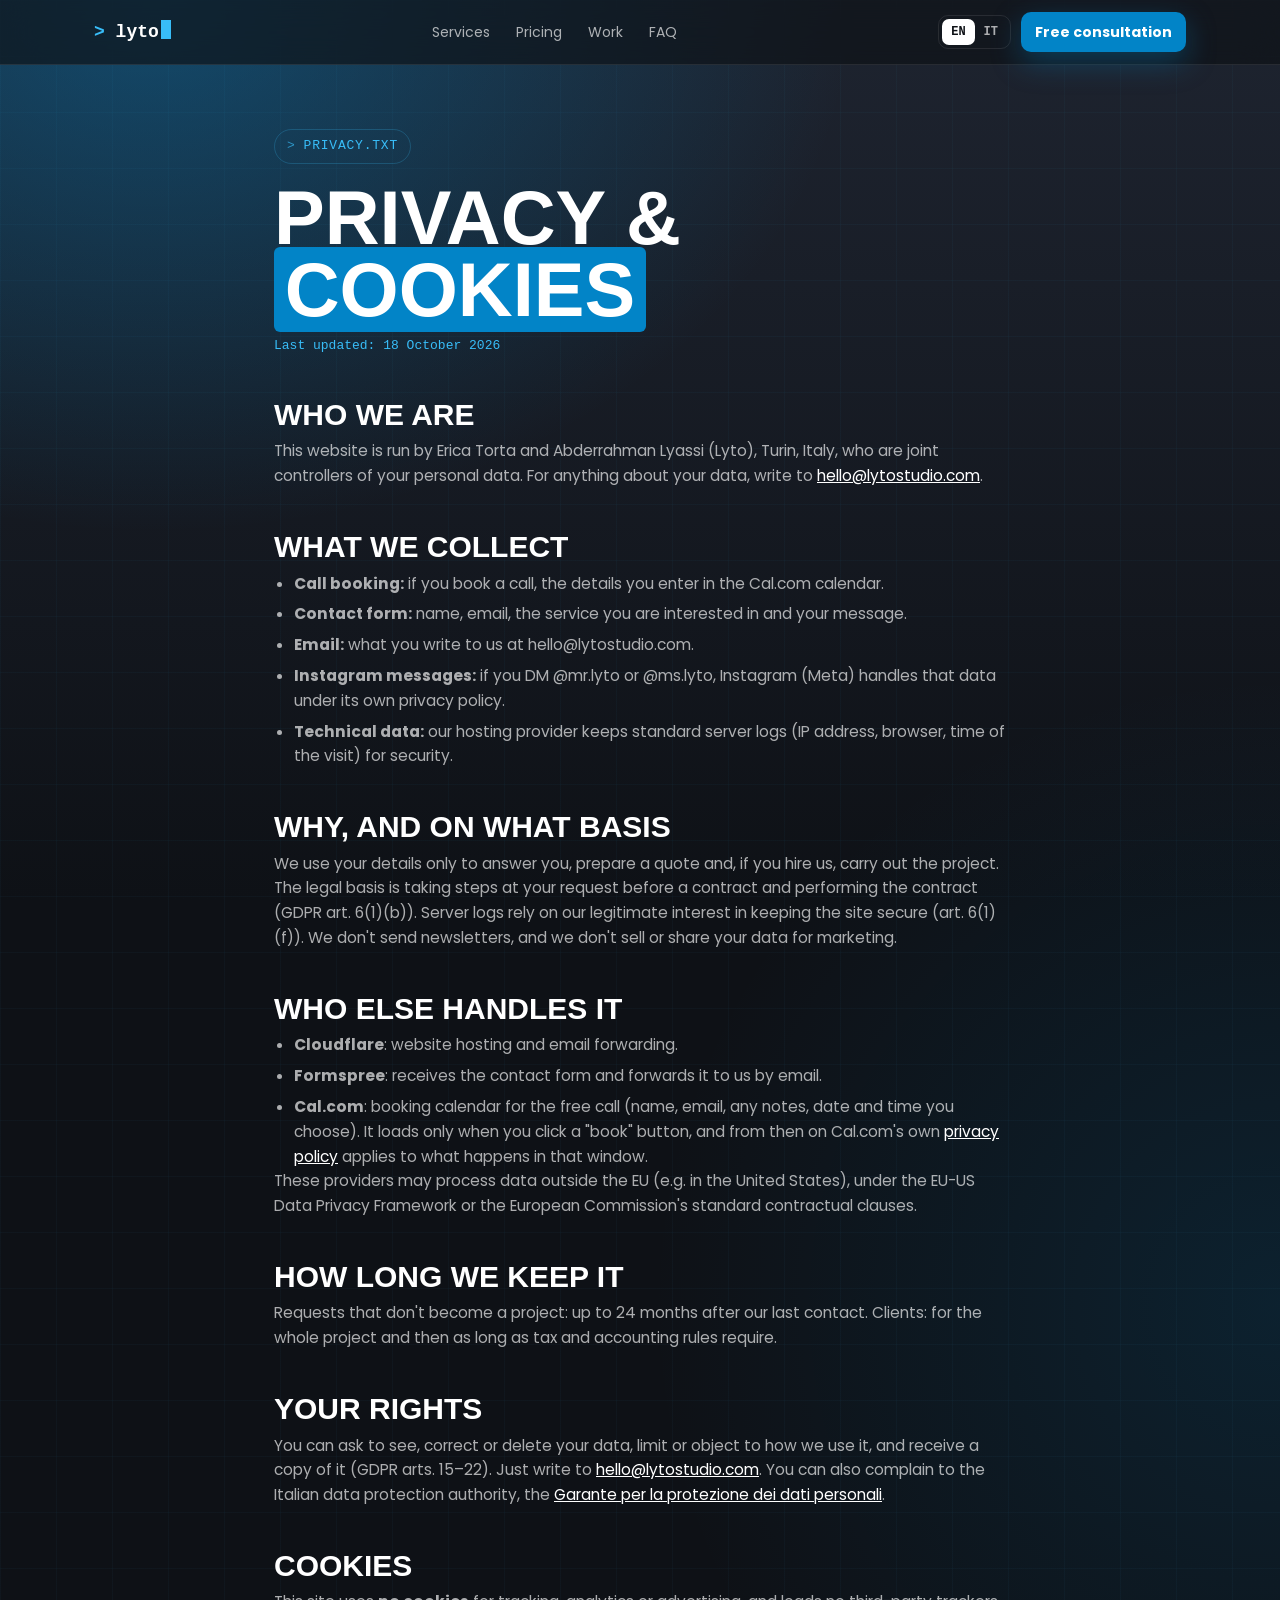
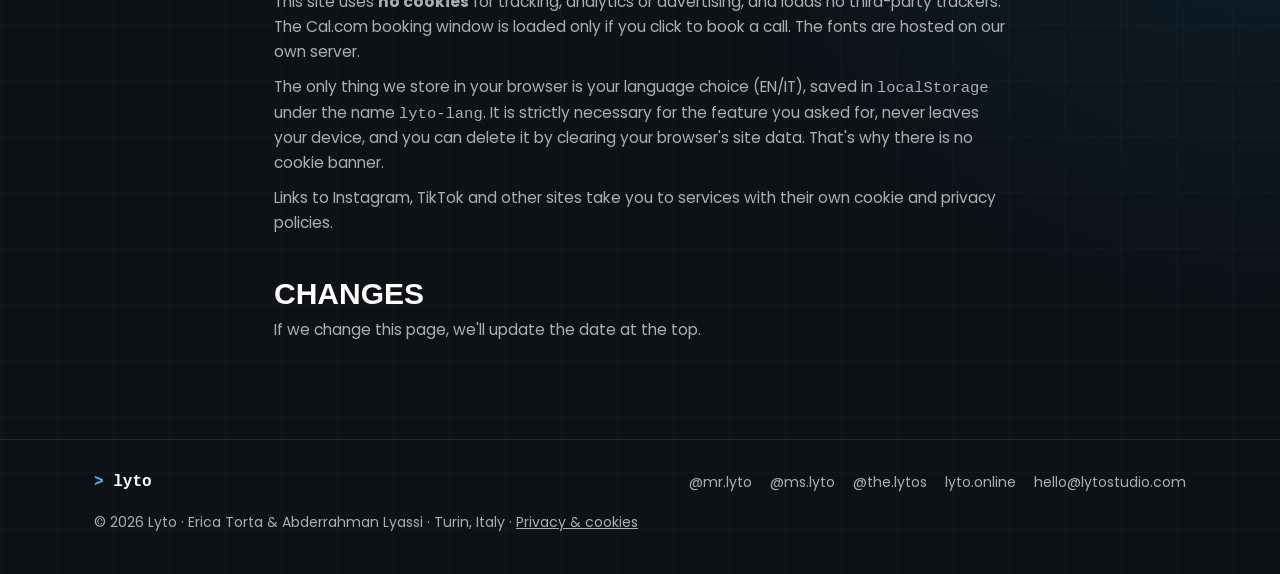
==== privacy.html @ 4451d895 "lyto studio website" ====
<!doctype html>
<html lang="en">
<head>
<meta charset="utf-8">
<meta name="viewport" content="width=device-width, initial-scale=1">
<title>Privacy & cookies · Lyto</title>
<meta name="robots" content="noindex">
<link rel="icon" href="favicon.svg" type="image/svg+xml">
<link rel="icon" href="favicon-32.png" sizes="32x32" type="image/png">
<link rel="apple-touch-icon" href="apple-touch-icon.png">
<meta name="theme-color" content="#0E1116">
<link rel="canonical" href="https://lytostudio.com/privacy.html">
<style>
@font-face{font-family:'Poppins';font-weight:400;font-display:swap;src:url(assets/fonts/Poppins-Regular.ttf) format('truetype')}
@font-face{font-family:'Poppins';font-weight:500;font-display:swap;src:url(assets/fonts/Poppins-Medium.ttf) format('truetype')}
@font-face{font-family:'Poppins';font-weight:700;font-display:swap;src:url(assets/fonts/Poppins-Bold.ttf) format('truetype')}
@font-face{font-family:'Din';font-weight:700;font-display:swap;src:local('DIN Condensed Bold'),local('DINCondensed-Bold'),url(assets/fonts/din.woff2) format('woff2')}

:root{
  --bg1:#1E2430; --bg2:#0E1116; --card:#161B24; --card2:#1B2230;
  --fg:#FFFFFF; --mute:rgba(255,255,255,.66); --line:rgba(56,189,248,.22); --line2:rgba(255,255,255,.09);
  --acc:#38BDF8; --hl:#0284C7; --ok:#4ADE80;
  --mono:ui-monospace,'SF Mono',Menlo,Consolas,monospace;
}
*{margin:0;padding:0;box-sizing:border-box}
html{scroll-behavior:smooth}
body{font-family:'Poppins',system-ui,sans-serif;color:var(--fg);line-height:1.6;-webkit-font-smoothing:antialiased;
  overflow-x:hidden;background-color:var(--bg2);
  background:
    linear-gradient(rgba(56,189,248,.035) 1px,transparent 1px) 0 0/56px 56px,
    linear-gradient(90deg,rgba(56,189,248,.035) 1px,transparent 1px) 0 0/56px 56px,
    radial-gradient(1000px 760px at 12% 0%,rgba(2,132,199,.40),transparent 70%),
    radial-gradient(900px 900px at 100% 60%,rgba(2,132,199,.14),transparent 70%),
    linear-gradient(180deg,var(--bg1) 0,var(--bg2) 900px) var(--bg2)}
a{color:inherit;text-decoration:none}
img{display:block;max-width:100%;height:auto}

/* bilingual: EN by default, html.it shows Italian */
html:not(.it) .it, html.it .en{display:none}

.wrap{max-width:1140px;margin:0 auto;padding:0 24px}
section{padding:96px 0}
.kicker{font-family:var(--mono);font-size:13px;color:var(--acc);letter-spacing:.06em;text-transform:uppercase;
  display:inline-flex;align-items:center;gap:8px;border:1px solid var(--line);padding:6px 12px;border-radius:999px}
.kicker::before{content:'>';opacity:.7}
h1,h2,h3{font-family:'Din',Impact,sans-serif;font-weight:700;text-transform:uppercase;line-height:.95}
h2{font-size:clamp(42px,6.4vw,72px);margin:18px 0 16px;max-width:860px}
mark{background:var(--hl);color:#fff;padding:0 .14em;border-radius:.08em;-webkit-box-decoration-break:clone;box-decoration-break:clone}
.lead{color:var(--mute);font-size:18px;max-width:640px}

/* ---- buttons ---- */
.btn{display:inline-flex;align-items:center;gap:10px;font-weight:600;font-size:15px;border-radius:12px;
  padding:14px 22px;transition:transform .15s,background .15s,border-color .15s;white-space:nowrap;cursor:pointer}
.btn:hover{transform:translateY(-2px)}
.btn-blue{background:var(--hl);color:#fff;box-shadow:0 10px 30px rgba(2,132,199,.35)}
.btn-blue:hover{background:#0396e0}
.btn-ghost{border:1px solid rgba(255,255,255,.25)}
.btn-ghost:hover{border-color:var(--acc)}
.btn-sm{padding:9px 14px;font-size:14px;border-radius:10px}
.btn svg{width:18px;height:18px;flex:none}

/* ---- nav ---- */
nav{position:sticky;top:0;z-index:20;backdrop-filter:blur(18px);-webkit-backdrop-filter:blur(18px);
  background:rgba(14,17,22,.66);border-bottom:1px solid var(--line2)}
nav .wrap{display:flex;align-items:center;justify-content:space-between;height:64px;gap:14px}
.handle{font-family:var(--mono);font-size:18px;font-weight:600}
.handle .p{color:var(--acc)}
.cur{display:inline-block;width:.55em;height:1.05em;background:var(--acc);vertical-align:-.15em;margin-left:2px;
  animation:blink 1.1s steps(1) infinite}
@keyframes blink{50%{opacity:0}}
.menu{display:flex;gap:26px;font-size:14px;color:var(--mute)}
.menu a:hover{color:#fff}
.nav-r{display:flex;align-items:center;gap:10px}
.lang{display:flex;border:1px solid var(--line2);border-radius:10px;padding:3px}
.lang button{font:600 12px var(--mono);color:var(--mute);background:none;border:0;padding:6px 9px;border-radius:7px;cursor:pointer}
.lang button[aria-pressed="true"]{background:#fff;color:var(--bg2)}

/* ---- hero ---- */
.hero{padding:76px 0 90px}
.hero .wrap{display:grid;grid-template-columns:1.1fr .9fr;gap:48px;align-items:center}
.hero h1{font-size:clamp(58px,8.6vw,112px);margin:22px 0 22px}
.hero .lead{font-size:19px}
.ctas{display:flex;flex-wrap:wrap;gap:12px;margin-top:32px}
.trust{display:flex;flex-wrap:wrap;gap:8px 22px;margin-top:28px;font-size:14px;color:var(--mute)}
.trust span::before{content:'✓ ';color:var(--ok);font-weight:700}

/* terminal window */
.term{border-radius:16px;background:rgba(14,17,22,.82);border:1px solid var(--line);
  box-shadow:0 40px 80px rgba(0,0,0,.45),0 0 0 1px rgba(255,255,255,.03) inset;overflow:hidden}
.term .bar{display:flex;align-items:center;gap:7px;padding:12px 14px;border-bottom:1px solid var(--line2)}
.term .bar i{width:11px;height:11px;border-radius:50%;background:#3a4252}
.term .bar i:nth-child(1){background:#FF5F57}.term .bar i:nth-child(2){background:#FEBC2E}.term .bar i:nth-child(3){background:#28C840}
.term .bar span{margin-left:auto;font:12px var(--mono);color:var(--mute)}
.term pre{font:14px/1.85 var(--mono);padding:18px 20px 22px;white-space:pre-wrap;color:#cfd8e3;min-height:330px}
.term .t{color:rgba(255,255,255,.38)} .term .a{color:var(--acc)} .term .g{color:var(--ok)} .term .w{color:#fff}
.term-note{font:12px var(--mono);color:var(--mute);margin-top:10px;text-align:right}

/* ---- pains ---- */
.pains{display:grid;grid-template-columns:repeat(4,1fr);gap:14px;margin-top:40px}
.pain{border-radius:18px;padding:24px 22px;background:var(--card);border:1px solid var(--line2)}
.pain .h{font-family:var(--mono);font-size:30px;color:var(--acc);line-height:1}
.pain h3{font-size:28px;margin:16px 0 8px}
.pain p{color:var(--mute);font-size:14.5px}

/* ---- services ---- */
.svcs{display:grid;grid-template-columns:repeat(2,1fr);gap:16px;margin-top:44px}
.svc{position:relative;border-radius:22px;padding:30px;background:var(--card);border:1px solid var(--line2);
  transition:border-color .2s}
.svc:hover{border-color:var(--line)}
.svc .n{font:13px var(--mono);color:var(--acc)}
.svc h3{font-size:42px;margin:10px 0 10px}
.svc p{color:var(--mute);font-size:15.5px;margin-bottom:16px}
.svc ul{list-style:none;display:grid;gap:7px;font-size:14.5px}
.svc li{display:flex;gap:10px}
.svc li::before{content:'→';color:var(--acc);font-family:var(--mono)}
.svc .badge{position:absolute;top:26px;right:26px;font:600 11px var(--mono);letter-spacing:.06em;text-transform:uppercase;
  background:var(--hl);color:#fff;padding:5px 9px;border-radius:7px}

/* ---- steps ---- */
.steps{display:grid;grid-template-columns:repeat(3,1fr);gap:16px;margin-top:44px;counter-reset:s}
.step{border-top:2px solid var(--hl);padding-top:22px}
.step .k{font:13px var(--mono);color:var(--acc)}
.step h3{font-size:34px;margin:8px 0 8px}
.step p{color:var(--mute);font-size:15px}

/* ---- pricing ---- */
.tabs{display:inline-flex;gap:6px;margin-top:34px;padding:5px;border-radius:14px;background:var(--card);border:1px solid var(--line2);flex-wrap:wrap}
.tabs button{font:600 14px 'Poppins';color:var(--mute);background:none;border:0;border-radius:10px;padding:10px 16px;cursor:pointer}
.tabs button[aria-selected="true"]{background:var(--hl);color:#fff}
.plans{display:none;grid-template-columns:repeat(3,1fr);gap:16px;margin-top:22px}
.plans.on{display:grid}
.plan{border-radius:22px;padding:28px;background:var(--card);border:1px solid var(--line2);display:flex;flex-direction:column}
.plan.hot{border-color:rgba(56,189,248,.55);background:linear-gradient(170deg,rgba(2,132,199,.28),var(--card) 60%)}
.plan .nm{font:600 13px var(--mono);color:var(--acc);text-transform:uppercase;letter-spacing:.05em}
.plan .pr{font-family:'Din';font-size:64px;line-height:1;margin:14px 0 4px}
.plan .pr small{font-family:'Poppins';font-size:15px;color:var(--mute);font-weight:400;margin-left:4px}
.plan .when{font-size:13.5px;color:var(--ok);margin-bottom:16px}
.plan p{color:var(--mute);font-size:14.5px;margin-bottom:14px}
.plan ul{list-style:none;display:grid;gap:7px;font-size:14px;margin-bottom:22px}
.plan li{display:flex;gap:9px}
.plan li::before{content:'✓';color:var(--acc);font-weight:700}
.plan .btn{margin-top:auto;justify-content:center}
.price-note{margin-top:18px;font-size:13.5px;color:var(--mute)}

/* ---- work ---- */
.work{display:grid;grid-template-columns:1.25fr 1fr;gap:36px;align-items:center;margin-top:44px;
  border-radius:26px;padding:26px;background:var(--card);border:1px solid var(--line2)}
.browser{border-radius:12px;overflow:hidden;border:1px solid var(--line2);background:#0b0d11}
.browser .bar{display:flex;align-items:center;gap:6px;padding:9px 12px;border-bottom:1px solid var(--line2)}
.browser .bar i{width:9px;height:9px;border-radius:50%;background:#3a4252}
.browser .bar span{margin:0 auto;font:11.5px var(--mono);color:var(--mute);background:rgba(255,255,255,.05);
  padding:3px 14px;border-radius:6px}
.work h3{font-size:44px;margin:8px 0 10px}
.work p{color:var(--mute);font-size:15.5px;margin-bottom:16px}
.chips{display:flex;flex-wrap:wrap;gap:8px;margin-bottom:22px}
.chips span{font:12.5px var(--mono);border:1px solid var(--line);color:var(--acc);padding:5px 10px;border-radius:8px}

/* ---- promises ---- */
.proms{display:grid;grid-template-columns:repeat(3,1fr);gap:16px;margin-top:44px}
.prom{border-radius:20px;padding:28px;background:var(--card);border:1px solid var(--line2)}
.prom .ic{font-size:30px}
.prom h3{font-size:32px;margin:14px 0 8px}
.prom p{color:var(--mute);font-size:15px}

/* ---- team ---- */
.team{display:grid;grid-template-columns:1fr 1fr;gap:16px;margin-top:44px}
.mate{display:grid;grid-template-columns:150px 1fr;gap:22px;align-items:center;border-radius:22px;padding:22px;
  background:var(--card);border:1px solid var(--line2)}
.mate img{width:150px;height:150px;border-radius:16px;object-fit:cover}
.mate .hd{font:600 15px var(--mono)} .mate .hd b{color:var(--acc);font-weight:600}
.mate h3{font-size:38px;margin:4px 0 6px}
.mate p{color:var(--mute);font-size:14.5px;margin-bottom:12px}

/* ---- faq ---- */
.faq{margin-top:36px;display:grid;gap:10px;max-width:860px}
details{border-radius:16px;background:var(--card);border:1px solid var(--line2);padding:0 22px}
summary{cursor:pointer;list-style:none;padding:20px 0;font-weight:600;font-size:16.5px;display:flex;justify-content:space-between;gap:16px}
summary::-webkit-details-marker{display:none}
summary::after{content:'+';font-family:var(--mono);color:var(--acc);font-size:20px;line-height:1}
details[open] summary::after{content:'−'}
details p{color:var(--mute);padding:0 0 20px;font-size:15.5px;max-width:740px}

/* ---- final cta ---- */
.final{border-radius:30px;padding:60px 40px;text-align:center;
  background:radial-gradient(600px 300px at 50% 0%,rgba(56,189,248,.35),transparent 70%),linear-gradient(160deg,#0B4F78,#121a26 75%);
  border:1px solid rgba(56,189,248,.45)}
.final h2{margin:18px auto 14px}
.final .lead{margin:0 auto}
.final .ctas{justify-content:center}
.dm{font-family:var(--mono);background:rgba(0,0,0,.3);border:1px dashed rgba(56,189,248,.6);padding:2px 8px;border-radius:6px;color:#fff}

.cform{max-width:620px;margin:40px auto 0;text-align:left;display:grid;gap:16px;border-top:1px solid var(--line);padding-top:32px}
.cform .or{text-align:center;font-family:var(--mono);color:var(--mute);font-size:14px}
.cform .row{display:grid;grid-template-columns:1fr 1fr;gap:16px}
.cform label{display:grid;gap:6px;font-size:14px;color:var(--mute)}
.cform input,.cform select,.cform textarea{font:inherit;font-size:16px;color:#fff;background:rgba(0,0,0,.3);border:1px solid var(--line);border-radius:12px;padding:12px 14px;width:100%}
.cform input:focus,.cform select:focus,.cform textarea:focus{outline:2px solid var(--acc);outline-offset:1px}
.cform select option{background:var(--card)}
.cform .btn{justify-self:start;border:0;cursor:pointer}
.cform .fine{font-size:13px;color:var(--mute)}
.cform .fine a{color:#fff;text-decoration:underline}
.cform .fmsg:empty{display:none}
.cform .fmsg{font-family:var(--mono);font-size:14px;color:var(--ok)}
.cform .fmsg.err{color:#FCA5A5}
.hp{position:absolute;left:-9999px;width:1px;height:1px;opacity:0}
footer{border-top:1px solid var(--line2);padding:30px 0 42px;color:var(--mute);font-size:14px}
footer .wrap{display:flex;justify-content:space-between;gap:16px;flex-wrap:wrap;align-items:center}
footer .links{display:flex;gap:18px;flex-wrap:wrap}
footer a:hover{color:#fff}
footer .legal-f a{text-decoration:underline}

.rv{opacity:0;transform:translateY(18px);transition:opacity .6s,transform .6s}
.rv.in{opacity:1;transform:none}
@media (prefers-reduced-motion:reduce){.rv{opacity:1;transform:none;transition:none}.cur{animation:none}html{scroll-behavior:auto}}

@media (max-width:1000px){
  .menu{display:none}
  .hero .wrap{grid-template-columns:1fr}
  .pains{grid-template-columns:repeat(2,1fr)}
  .plans.on,.proms{grid-template-columns:1fr}
  .work,.team{grid-template-columns:1fr}
}
@media (max-width:720px){
  section{padding:68px 0}
  .wrap{padding:0 16px}
  .hero{padding:44px 0 64px}
  .svcs,.steps{grid-template-columns:1fr}
  .pains{grid-template-columns:1fr}
  .term pre{font-size:12.5px;min-height:0}
  .svc,.plan,.prom{padding:24px 20px}
  .svc .badge{position:static;display:inline-block;margin-bottom:10px}
  .mate{grid-template-columns:96px 1fr;gap:16px;padding:18px}
  .mate img{width:96px;height:96px}
  .mate h3{font-size:32px}
  .final{padding:44px 20px}
  .cform .row{grid-template-columns:1fr}
  .nav-cta{display:none}
  .tabs{display:flex;width:100%}
  .tabs button{flex:1;padding:10px 8px}
  .work{padding:16px}
}

.legal{padding:64px 0 96px}
.legal .wrap{max-width:780px}
.legal h1{font-size:clamp(44px,7vw,76px);margin:18px 0 10px}
.legal h2{font-size:30px;margin:44px 0 10px}
.legal p,.legal li{color:var(--mute);font-size:15.5px}
.legal p+p{margin-top:10px}
.legal ul{padding-left:20px;margin-top:8px;display:grid;gap:6px}
.legal a{color:#fff;text-decoration:underline}
.legal .upd{font-family:var(--mono);font-size:13px;color:var(--acc)}
</style>
</head>
<body>
<nav>
  <div class="wrap">
    <a href="./" class="handle" aria-label="Lyto"><span class="p">&gt;</span> lyto<span class="cur"></span></a>
    <div class="menu">
      <a href="./#services"><span class="en">Services</span><span class="it">Servizi</span></a>
      <a href="./#pricing"><span class="en">Pricing</span><span class="it">Prezzi</span></a>
      <a href="./#work"><span class="en">Work</span><span class="it">Lavori</span></a>
      <a href="./#faq">FAQ</a>
    </div>
    <div class="nav-r">
      <div class="lang" role="group" aria-label="Language">
        <button type="button" data-lang="en" aria-pressed="true">EN</button>
        <button type="button" data-lang="it" aria-pressed="false">IT</button>
      </div>
      <a class="btn btn-blue btn-sm nav-cta" href="./#contact"><span class="en">Free consultation</span><span class="it">Consulenza gratuita</span></a>
    </div>
  </div>
</nav>

<main class="legal">
  <div class="wrap">
    <span class="kicker">privacy.txt</span>

    <div class="en">
      <h1>Privacy &amp; <mark>cookies</mark></h1>
      <p class="upd">Last updated: 18 October 2026</p>

      <h2>Who we are</h2>
      <p>This website is run by Erica Torta and Abderrahman Lyassi (Lyto), Turin, Italy, who are joint controllers of your personal data. For anything about your data, write to <a href="mailto:hello@lytostudio.com">hello@lytostudio.com</a>.</p>

      <h2>What we collect</h2>
      <ul>
        <li><b>Call booking:</b> if you book a call, the details you enter in the Cal.com calendar.</li>
        <li><b>Contact form:</b> name, email, the service you are interested in and your message.</li>
        <li><b>Email:</b> what you write to us at hello@lytostudio.com.</li>
        <li><b>Instagram messages:</b> if you DM @mr.lyto or @ms.lyto, Instagram (Meta) handles that data under its own privacy policy.</li>
        <li><b>Technical data:</b> our hosting provider keeps standard server logs (IP address, browser, time of the visit) for security.</li>
      </ul>

      <h2>Why, and on what basis</h2>
      <p>We use your details only to answer you, prepare a quote and, if you hire us, carry out the project. The legal basis is taking steps at your request before a contract and performing the contract (GDPR art. 6(1)(b)). Server logs rely on our legitimate interest in keeping the site secure (art. 6(1)(f)). We don't send newsletters, and we don't sell or share your data for marketing.</p>

      <h2>Who else handles it</h2>
      <ul>
        <li><b>Cloudflare</b>: website hosting and email forwarding.</li>
        <li><b>Formspree</b>: receives the contact form and forwards it to us by email.</li>
        <li><b>Cal.com</b>: booking calendar for the free call (name, email, any notes, date and time you choose). It loads only when you click a "book" button, and from then on Cal.com's own <a href="https://cal.com/privacy" target="_blank" rel="noopener">privacy policy</a> applies to what happens in that window.</li>
      </ul>
      <p>These providers may process data outside the EU (e.g. in the United States), under the EU-US Data Privacy Framework or the European Commission's standard contractual clauses.</p>

      <h2>How long we keep it</h2>
      <p>Requests that don't become a project: up to 24 months after our last contact. Clients: for the whole project and then as long as tax and accounting rules require.</p>

      <h2>Your rights</h2>
      <p>You can ask to see, correct or delete your data, limit or object to how we use it, and receive a copy of it (GDPR arts. 15–22). Just write to <a href="mailto:hello@lytostudio.com">hello@lytostudio.com</a>. You can also complain to the Italian data protection authority, the <a href="https://www.garanteprivacy.it" target="_blank" rel="noopener">Garante per la protezione dei dati personali</a>.</p>

      <h2>Cookies</h2>
      <p>This site uses <b>no cookies</b> for tracking, analytics or advertising, and loads no third-party trackers. The Cal.com booking window is loaded only if you click to book a call. The fonts are hosted on our own server.</p>
      <p>The only thing we store in your browser is your language choice (EN/IT), saved in <code>localStorage</code> under the name <code>lyto-lang</code>. It is strictly necessary for the feature you asked for, never leaves your device, and you can delete it by clearing your browser's site data. That's why there is no cookie banner.</p>
      <p>Links to Instagram, TikTok and other sites take you to services with their own cookie and privacy policies.</p>

      <h2>Changes</h2>
      <p>If we change this page, we'll update the date at the top.</p>
    </div>

    <div class="it">
      <h1>Privacy e <mark>cookie</mark></h1>
      <p class="upd">Ultimo aggiornamento: 18 ottobre 2026</p>

      <h2>Chi siamo</h2>
      <p>Questo sito è gestito da Erica Torta e Abderrahman Lyassi (Lyto), Torino, contitolari del trattamento dei tuoi dati personali. Per qualsiasi domanda sui tuoi dati scrivi a <a href="mailto:hello@lytostudio.com">hello@lytostudio.com</a>.</p>

      <h2>Quali dati raccogliamo</h2>
      <ul>
        <li><b>Prenotazione chiamata:</b> se prenoti una chiamata, i dati che inserisci nel calendario Cal.com.</li>
        <li><b>Modulo di contatto:</b> nome, email, il servizio che ti interessa e il tuo messaggio.</li>
        <li><b>Email:</b> quello che ci scrivi a hello@lytostudio.com.</li>
        <li><b>Messaggi su Instagram:</b> se scrivi in DM a @mr.lyto o @ms.lyto, quei dati li gestisce Instagram (Meta) secondo la sua privacy policy.</li>
        <li><b>Dati tecnici:</b> il nostro fornitore di hosting conserva i normali log del server (indirizzo IP, browser, ora della visita) per motivi di sicurezza.</li>
      </ul>

      <h2>Perché e su quale base</h2>
      <p>Usiamo i tuoi dati solo per risponderti, prepararti un preventivo e, se ci scegli, realizzare il progetto. La base giuridica è l'esecuzione di misure precontrattuali su tua richiesta e del contratto (art. 6.1.b GDPR). I log del server si basano sul nostro legittimo interesse a tenere il sito sicuro (art. 6.1.f). Non mandiamo newsletter e non vendiamo né cediamo i tuoi dati per marketing.</p>

      <h2>Chi altro li tratta</h2>
      <ul>
        <li><b>Cloudflare</b>: hosting del sito e inoltro delle email.</li>
        <li><b>Formspree</b>: riceve il modulo di contatto e ce lo inoltra via email.</li>
        <li><b>Cal.com</b>: calendario per prenotare la chiamata gratuita (nome, email, eventuali note, giorno e ora scelti). Si carica solo quando premi un pulsante "prenota"; da quel momento, per quello che succede in quella finestra, vale la <a href="https://cal.com/privacy" target="_blank" rel="noopener">privacy policy di Cal.com</a>.</li>
      </ul>
      <p>Questi fornitori possono trattare dati fuori dall'UE (per esempio negli Stati Uniti), nel quadro dell'EU-US Data Privacy Framework o delle clausole contrattuali standard della Commissione europea.</p>

      <h2>Per quanto tempo</h2>
      <p>Richieste che non diventano un progetto: al massimo 24 mesi dall'ultimo contatto. Clienti: per tutta la durata del progetto e poi per il tempo richiesto dalle norme fiscali e contabili.</p>

      <h2>I tuoi diritti</h2>
      <p>Puoi chiedere di vedere, correggere o cancellare i tuoi dati, limitarne l'uso od opporti, e riceverne una copia (artt. 15–22 GDPR). Basta scrivere a <a href="mailto:hello@lytostudio.com">hello@lytostudio.com</a>. Puoi anche presentare reclamo al <a href="https://www.garanteprivacy.it" target="_blank" rel="noopener">Garante per la protezione dei dati personali</a>.</p>

      <h2>Cookie</h2>
      <p>Questo sito <b>non usa cookie</b> di profilazione, statistica o pubblicità e non carica tracciatori di terze parti. La finestra di prenotazione di Cal.com si carica solo se premi per prenotare una chiamata. I font sono ospitati sul nostro server.</p>
      <p>L'unica cosa che salviamo nel tuo browser è la lingua che scegli (EN/IT), nel <code>localStorage</code> con il nome <code>lyto-lang</code>. È strettamente necessaria per la funzione che hai chiesto, non esce dal tuo dispositivo e puoi cancellarla svuotando i dati del sito nel browser. Per questo non c'è il banner dei cookie.</p>
      <p>I link a Instagram, TikTok e altri siti portano a servizi che hanno le proprie policy su cookie e privacy.</p>

      <h2>Modifiche</h2>
      <p>Se cambiamo questa pagina, aggiorniamo la data in alto.</p>
    </div>
  </div>
</main>

<footer>
  <div class="wrap">
    <span class="handle" style="font-size:16px;color:#fff"><span class="p">&gt;</span> lyto</span>
    <div class="links">
      <a href="https://www.instagram.com/mr.lyto/" target="_blank" rel="noopener">@mr.lyto</a>
      <a href="https://www.instagram.com/ms.lyto/" target="_blank" rel="noopener">@ms.lyto</a>
      <a href="https://www.instagram.com/the.lytos/" target="_blank" rel="noopener">@the.lytos</a>
      <a href="https://lyto.online" target="_blank" rel="noopener">lyto.online</a>
      <a href="mailto:hello@lytostudio.com">hello@lytostudio.com</a>
    </div>
    <span class="legal-f">© <span id="y">2026</span> Lyto · Erica Torta &amp; Abderrahman Lyassi · <span class="en">Turin, Italy</span><span class="it">Torino</span> · <a href="privacy.html">Privacy &amp; cookie<span class="en">s</span></a></span>
  </div>
</footer>

<script>
(function(){
  var root = document.documentElement;
  function setLang(l, save){
    root.classList.toggle('it', l === 'it');
    root.lang = l;
    document.querySelectorAll('.lang button').forEach(function(b){ b.setAttribute('aria-pressed', b.dataset.lang === l); });
    document.querySelectorAll('option[data-en]').forEach(function(o){ o.textContent = o.dataset[l]; });
    if (save) { try { localStorage.setItem('lyto-lang', l); } catch(e){} }
  }
  // ?lang= in the link > saved choice > browser language
  var q = new URLSearchParams(location.search).get('lang'), saved = null;
  try { saved = localStorage.getItem('lyto-lang'); } catch(e){}
  var nav = (navigator.language || '').toLowerCase().indexOf('it') === 0 ? 'it' : 'en';
  setLang(q === 'it' || q === 'en' ? q : (saved || nav), false);
  document.querySelectorAll('.lang button').forEach(function(b){
    b.addEventListener('click', function(){ setLang(b.dataset.lang, true); });
  });

})();
</script>
</body>
</html>
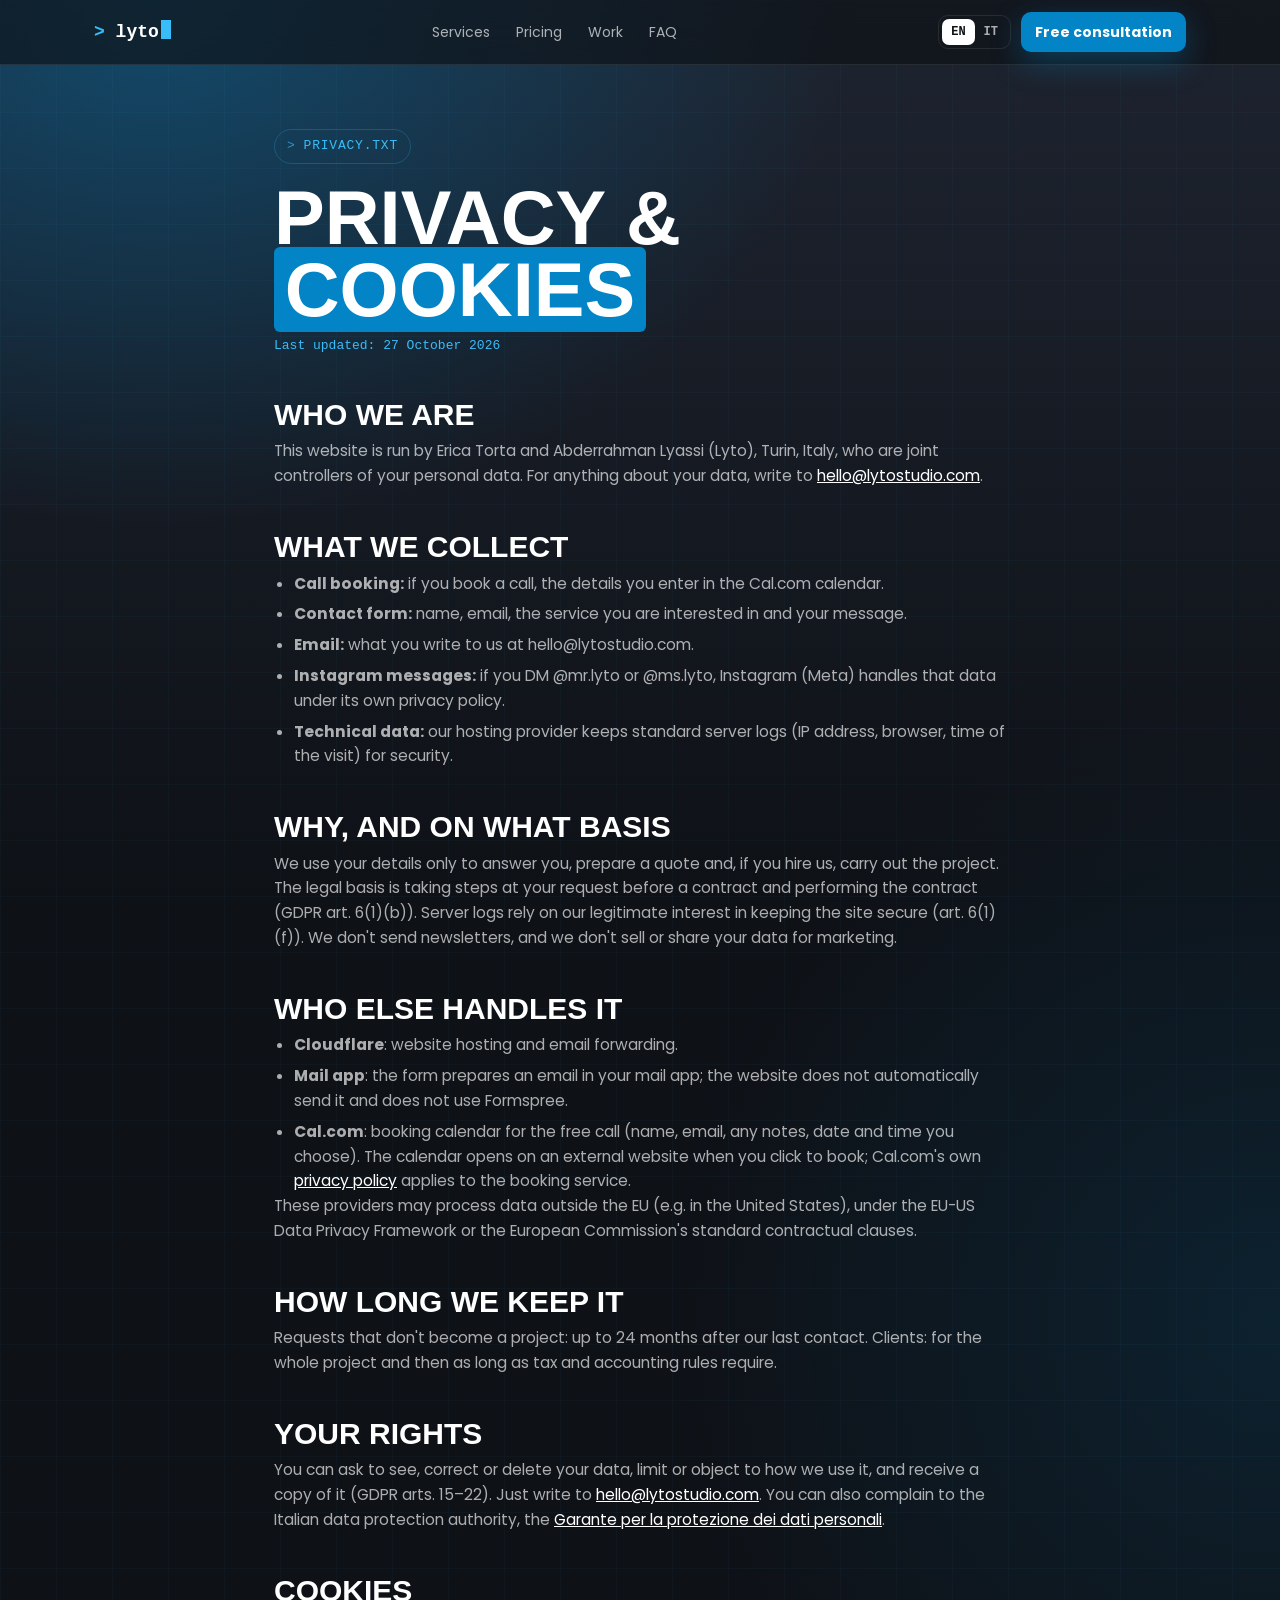
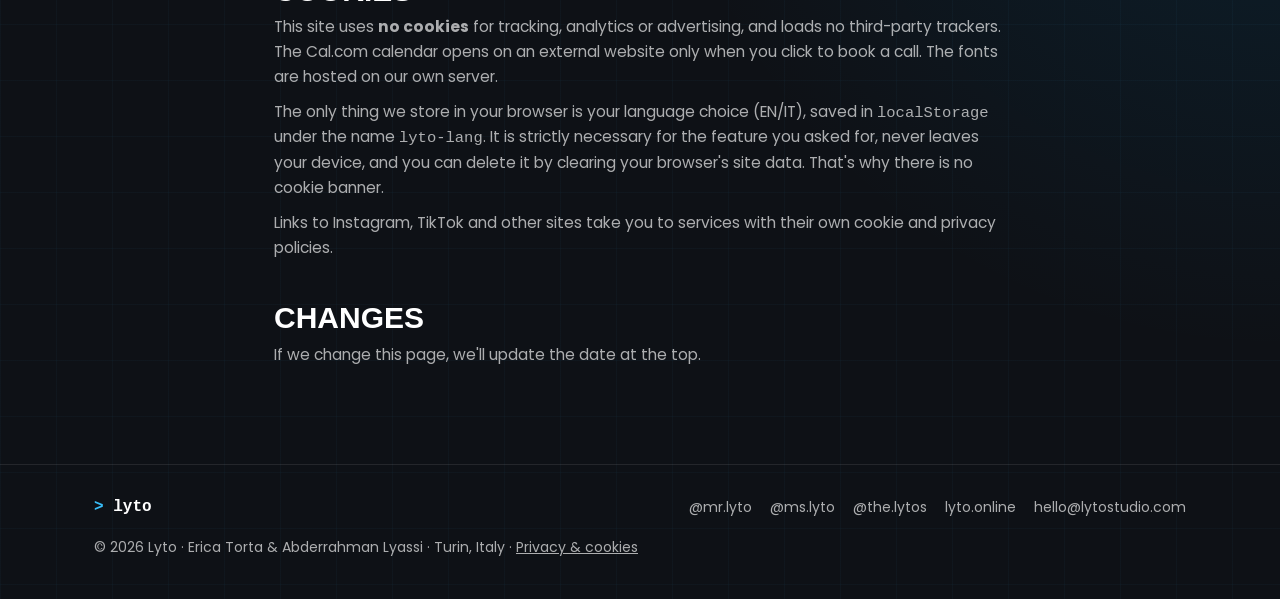
==== commit d77fcb97: "Restructure bilingual marketing site and clarify service pricing" ====
--- a/privacy.html
+++ b/privacy.html
@@ -14,7 +14,7 @@
 @font-face{font-family:'Poppins';font-weight:400;font-display:swap;src:url(assets/fonts/Poppins-Regular.ttf) format('truetype')}
 @font-face{font-family:'Poppins';font-weight:500;font-display:swap;src:url(assets/fonts/Poppins-Medium.ttf) format('truetype')}
 @font-face{font-family:'Poppins';font-weight:700;font-display:swap;src:url(assets/fonts/Poppins-Bold.ttf) format('truetype')}
-@font-face{font-family:'Din';font-weight:700;font-display:swap;src:local('DIN Condensed Bold'),local('DINCondensed-Bold'),url(assets/fonts/din.woff2) format('woff2')}
+@font-face{font-family:'Din';font-weight:700;font-display:swap;src:local('DIN Condensed Bold'),local('DINCondensed-Bold')}
 
 :root{
   --bg1:#1E2430; --bg2:#0E1116; --card:#161B24; --card2:#1B2230;
@@ -277,7 +277,7 @@
 
     <div class="en">
       <h1>Privacy &amp; <mark>cookies</mark></h1>
-      <p class="upd">Last updated: 18 October 2026</p>
+      <p class="upd">Last updated: 27 October 2026</p>
 
       <h2>Who we are</h2>
       <p>This website is run by Erica Torta and Abderrahman Lyassi (Lyto), Turin, Italy, who are joint controllers of your personal data. For anything about your data, write to <a href="mailto:hello@lytostudio.com">hello@lytostudio.com</a>.</p>
@@ -297,8 +297,8 @@
       <h2>Who else handles it</h2>
       <ul>
         <li><b>Cloudflare</b>: website hosting and email forwarding.</li>
-        <li><b>Formspree</b>: receives the contact form and forwards it to us by email.</li>
-        <li><b>Cal.com</b>: booking calendar for the free call (name, email, any notes, date and time you choose). It loads only when you click a "book" button, and from then on Cal.com's own <a href="https://cal.com/privacy" target="_blank" rel="noopener">privacy policy</a> applies to what happens in that window.</li>
+        <li><b>Mail app</b>: the form prepares an email in your mail app; the website does not automatically send it and does not use Formspree.</li>
+        <li><b>Cal.com</b>: booking calendar for the free call (name, email, any notes, date and time you choose). The calendar opens on an external website when you click to book; Cal.com's own <a href="https://cal.com/privacy" target="_blank" rel="noopener">privacy policy</a> applies to the booking service.</li>
       </ul>
       <p>These providers may process data outside the EU (e.g. in the United States), under the EU-US Data Privacy Framework or the European Commission's standard contractual clauses.</p>
 
@@ -309,7 +309,7 @@
       <p>You can ask to see, correct or delete your data, limit or object to how we use it, and receive a copy of it (GDPR arts. 15–22). Just write to <a href="mailto:hello@lytostudio.com">hello@lytostudio.com</a>. You can also complain to the Italian data protection authority, the <a href="https://www.garanteprivacy.it" target="_blank" rel="noopener">Garante per la protezione dei dati personali</a>.</p>
 
       <h2>Cookies</h2>
-      <p>This site uses <b>no cookies</b> for tracking, analytics or advertising, and loads no third-party trackers. The Cal.com booking window is loaded only if you click to book a call. The fonts are hosted on our own server.</p>
+      <p>This site uses <b>no cookies</b> for tracking, analytics or advertising, and loads no third-party trackers. The Cal.com calendar opens on an external website only when you click to book a call. The fonts are hosted on our own server.</p>
       <p>The only thing we store in your browser is your language choice (EN/IT), saved in <code>localStorage</code> under the name <code>lyto-lang</code>. It is strictly necessary for the feature you asked for, never leaves your device, and you can delete it by clearing your browser's site data. That's why there is no cookie banner.</p>
       <p>Links to Instagram, TikTok and other sites take you to services with their own cookie and privacy policies.</p>
 
@@ -319,7 +319,7 @@
 
     <div class="it">
       <h1>Privacy e <mark>cookie</mark></h1>
-      <p class="upd">Ultimo aggiornamento: 18 ottobre 2026</p>
+      <p class="upd">Ultimo aggiornamento: 27 ottobre 2026</p>
 
       <h2>Chi siamo</h2>
       <p>Questo sito è gestito da Erica Torta e Abderrahman Lyassi (Lyto), Torino, contitolari del trattamento dei tuoi dati personali. Per qualsiasi domanda sui tuoi dati scrivi a <a href="mailto:hello@lytostudio.com">hello@lytostudio.com</a>.</p>
@@ -339,8 +339,8 @@
       <h2>Chi altro li tratta</h2>
       <ul>
         <li><b>Cloudflare</b>: hosting del sito e inoltro delle email.</li>
-        <li><b>Formspree</b>: riceve il modulo di contatto e ce lo inoltra via email.</li>
-        <li><b>Cal.com</b>: calendario per prenotare la chiamata gratuita (nome, email, eventuali note, giorno e ora scelti). Si carica solo quando premi un pulsante "prenota"; da quel momento, per quello che succede in quella finestra, vale la <a href="https://cal.com/privacy" target="_blank" rel="noopener">privacy policy di Cal.com</a>.</li>
+        <li><b>App di posta</b>: il modulo prepara un’email nella tua app; il sito non invia automaticamente il messaggio e non usa Formspree.</li>
+        <li><b>Cal.com</b>: calendario per prenotare la chiamata gratuita (nome, email, eventuali note, giorno e ora scelti). Il calendario si apre sul sito esterno solo quando premi per prenotare; per il servizio di prenotazione vale la <a href="https://cal.com/privacy" target="_blank" rel="noopener">privacy policy di Cal.com</a>.</li>
       </ul>
       <p>Questi fornitori possono trattare dati fuori dall'UE (per esempio negli Stati Uniti), nel quadro dell'EU-US Data Privacy Framework o delle clausole contrattuali standard della Commissione europea.</p>
 
@@ -351,7 +351,7 @@
       <p>Puoi chiedere di vedere, correggere o cancellare i tuoi dati, limitarne l'uso od opporti, e riceverne una copia (artt. 15–22 GDPR). Basta scrivere a <a href="mailto:hello@lytostudio.com">hello@lytostudio.com</a>. Puoi anche presentare reclamo al <a href="https://www.garanteprivacy.it" target="_blank" rel="noopener">Garante per la protezione dei dati personali</a>.</p>
 
       <h2>Cookie</h2>
-      <p>Questo sito <b>non usa cookie</b> di profilazione, statistica o pubblicità e non carica tracciatori di terze parti. La finestra di prenotazione di Cal.com si carica solo se premi per prenotare una chiamata. I font sono ospitati sul nostro server.</p>
+      <p>Questo sito <b>non usa cookie</b> di profilazione, statistica o pubblicità e non carica tracciatori di terze parti. Il calendario Cal.com si apre su un sito esterno solo se premi per prenotare una chiamata. I font sono ospitati sul nostro server.</p>
       <p>L'unica cosa che salviamo nel tuo browser è la lingua che scegli (EN/IT), nel <code>localStorage</code> con il nome <code>lyto-lang</code>. È strettamente necessaria per la funzione che hai chiesto, non esce dal tuo dispositivo e puoi cancellarla svuotando i dati del sito nel browser. Per questo non c'è il banner dei cookie.</p>
       <p>I link a Instagram, TikTok e altri siti portano a servizi che hanno le proprie policy su cookie e privacy.</p>
 
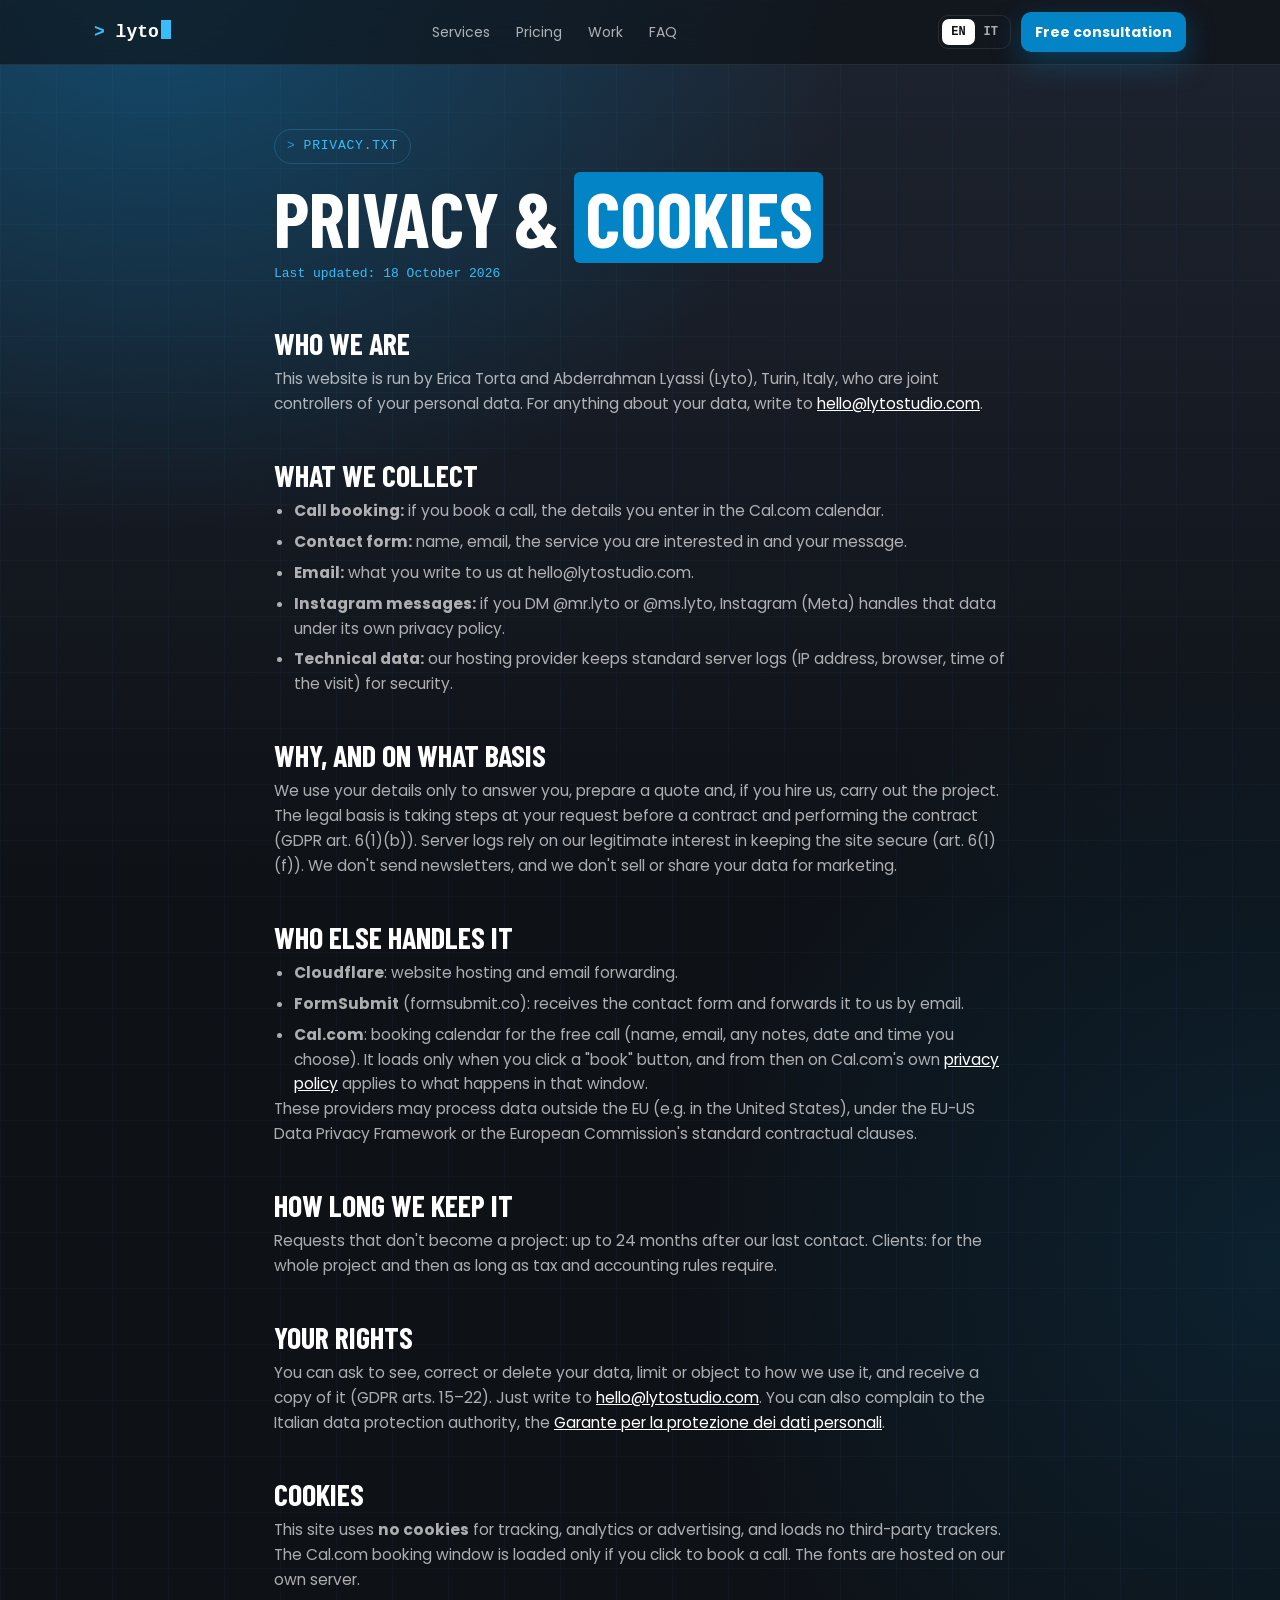
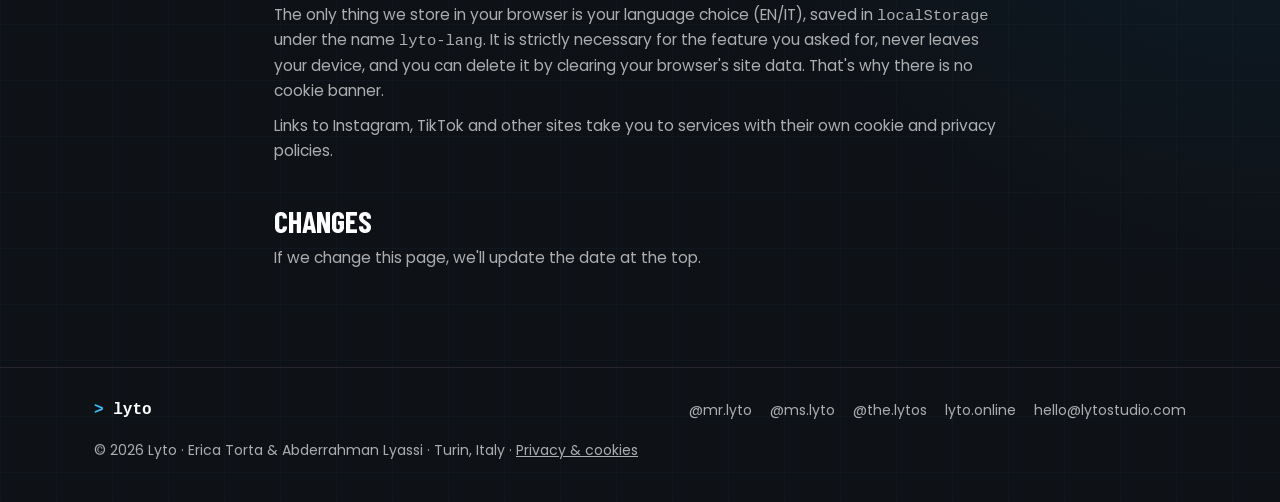
==== commit d3c265ca: "Allineato al sito online: lavori (Up Collection shop, Billionder), modulo con FormSubmit, privacy, f" ====
--- a/privacy.html
+++ b/privacy.html
@@ -14,7 +14,7 @@
 @font-face{font-family:'Poppins';font-weight:400;font-display:swap;src:url(assets/fonts/Poppins-Regular.ttf) format('truetype')}
 @font-face{font-family:'Poppins';font-weight:500;font-display:swap;src:url(assets/fonts/Poppins-Medium.ttf) format('truetype')}
 @font-face{font-family:'Poppins';font-weight:700;font-display:swap;src:url(assets/fonts/Poppins-Bold.ttf) format('truetype')}
-@font-face{font-family:'Din';font-weight:700;font-display:swap;src:local('DIN Condensed Bold'),local('DINCondensed-Bold')}
+@font-face{font-family:'Din';font-weight:700;font-display:swap;src:local('DIN Condensed Bold'),local('DINCondensed-Bold'),url(assets/fonts/din.woff2) format('woff2')}
 
 :root{
   --bg1:#1E2430; --bg2:#0E1116; --card:#161B24; --card2:#1B2230;
@@ -277,7 +277,7 @@
 
     <div class="en">
       <h1>Privacy &amp; <mark>cookies</mark></h1>
-      <p class="upd">Last updated: 27 October 2026</p>
+      <p class="upd">Last updated: 18 October 2026</p>
 
       <h2>Who we are</h2>
       <p>This website is run by Erica Torta and Abderrahman Lyassi (Lyto), Turin, Italy, who are joint controllers of your personal data. For anything about your data, write to <a href="mailto:hello@lytostudio.com">hello@lytostudio.com</a>.</p>
@@ -297,8 +297,8 @@
       <h2>Who else handles it</h2>
       <ul>
         <li><b>Cloudflare</b>: website hosting and email forwarding.</li>
-        <li><b>Mail app</b>: the form prepares an email in your mail app; the website does not automatically send it and does not use Formspree.</li>
-        <li><b>Cal.com</b>: booking calendar for the free call (name, email, any notes, date and time you choose). The calendar opens on an external website when you click to book; Cal.com's own <a href="https://cal.com/privacy" target="_blank" rel="noopener">privacy policy</a> applies to the booking service.</li>
+        <li><b>FormSubmit</b> (formsubmit.co): receives the contact form and forwards it to us by email.</li>
+        <li><b>Cal.com</b>: booking calendar for the free call (name, email, any notes, date and time you choose). It loads only when you click a "book" button, and from then on Cal.com's own <a href="https://cal.com/privacy" target="_blank" rel="noopener">privacy policy</a> applies to what happens in that window.</li>
       </ul>
       <p>These providers may process data outside the EU (e.g. in the United States), under the EU-US Data Privacy Framework or the European Commission's standard contractual clauses.</p>
 
@@ -309,7 +309,7 @@
       <p>You can ask to see, correct or delete your data, limit or object to how we use it, and receive a copy of it (GDPR arts. 15–22). Just write to <a href="mailto:hello@lytostudio.com">hello@lytostudio.com</a>. You can also complain to the Italian data protection authority, the <a href="https://www.garanteprivacy.it" target="_blank" rel="noopener">Garante per la protezione dei dati personali</a>.</p>
 
       <h2>Cookies</h2>
-      <p>This site uses <b>no cookies</b> for tracking, analytics or advertising, and loads no third-party trackers. The Cal.com calendar opens on an external website only when you click to book a call. The fonts are hosted on our own server.</p>
+      <p>This site uses <b>no cookies</b> for tracking, analytics or advertising, and loads no third-party trackers. The Cal.com booking window is loaded only if you click to book a call. The fonts are hosted on our own server.</p>
       <p>The only thing we store in your browser is your language choice (EN/IT), saved in <code>localStorage</code> under the name <code>lyto-lang</code>. It is strictly necessary for the feature you asked for, never leaves your device, and you can delete it by clearing your browser's site data. That's why there is no cookie banner.</p>
       <p>Links to Instagram, TikTok and other sites take you to services with their own cookie and privacy policies.</p>
 
@@ -319,7 +319,7 @@
 
     <div class="it">
       <h1>Privacy e <mark>cookie</mark></h1>
-      <p class="upd">Ultimo aggiornamento: 27 ottobre 2026</p>
+      <p class="upd">Ultimo aggiornamento: 18 ottobre 2026</p>
 
       <h2>Chi siamo</h2>
       <p>Questo sito è gestito da Erica Torta e Abderrahman Lyassi (Lyto), Torino, contitolari del trattamento dei tuoi dati personali. Per qualsiasi domanda sui tuoi dati scrivi a <a href="mailto:hello@lytostudio.com">hello@lytostudio.com</a>.</p>
@@ -339,8 +339,8 @@
       <h2>Chi altro li tratta</h2>
       <ul>
         <li><b>Cloudflare</b>: hosting del sito e inoltro delle email.</li>
-        <li><b>App di posta</b>: il modulo prepara un’email nella tua app; il sito non invia automaticamente il messaggio e non usa Formspree.</li>
-        <li><b>Cal.com</b>: calendario per prenotare la chiamata gratuita (nome, email, eventuali note, giorno e ora scelti). Il calendario si apre sul sito esterno solo quando premi per prenotare; per il servizio di prenotazione vale la <a href="https://cal.com/privacy" target="_blank" rel="noopener">privacy policy di Cal.com</a>.</li>
+        <li><b>FormSubmit</b> (formsubmit.co): riceve il modulo di contatto e ce lo inoltra via email.</li>
+        <li><b>Cal.com</b>: calendario per prenotare la chiamata gratuita (nome, email, eventuali note, giorno e ora scelti). Si carica solo quando premi un pulsante "prenota"; da quel momento, per quello che succede in quella finestra, vale la <a href="https://cal.com/privacy" target="_blank" rel="noopener">privacy policy di Cal.com</a>.</li>
       </ul>
       <p>Questi fornitori possono trattare dati fuori dall'UE (per esempio negli Stati Uniti), nel quadro dell'EU-US Data Privacy Framework o delle clausole contrattuali standard della Commissione europea.</p>
 
@@ -351,7 +351,7 @@
       <p>Puoi chiedere di vedere, correggere o cancellare i tuoi dati, limitarne l'uso od opporti, e riceverne una copia (artt. 15–22 GDPR). Basta scrivere a <a href="mailto:hello@lytostudio.com">hello@lytostudio.com</a>. Puoi anche presentare reclamo al <a href="https://www.garanteprivacy.it" target="_blank" rel="noopener">Garante per la protezione dei dati personali</a>.</p>
 
       <h2>Cookie</h2>
-      <p>Questo sito <b>non usa cookie</b> di profilazione, statistica o pubblicità e non carica tracciatori di terze parti. Il calendario Cal.com si apre su un sito esterno solo se premi per prenotare una chiamata. I font sono ospitati sul nostro server.</p>
+      <p>Questo sito <b>non usa cookie</b> di profilazione, statistica o pubblicità e non carica tracciatori di terze parti. La finestra di prenotazione di Cal.com si carica solo se premi per prenotare una chiamata. I font sono ospitati sul nostro server.</p>
       <p>L'unica cosa che salviamo nel tuo browser è la lingua che scegli (EN/IT), nel <code>localStorage</code> con il nome <code>lyto-lang</code>. È strettamente necessaria per la funzione che hai chiesto, non esce dal tuo dispositivo e puoi cancellarla svuotando i dati del sito nel browser. Per questo non c'è il banner dei cookie.</p>
       <p>I link a Instagram, TikTok e altri siti portano a servizi che hanno le proprie policy su cookie e privacy.</p>
 
